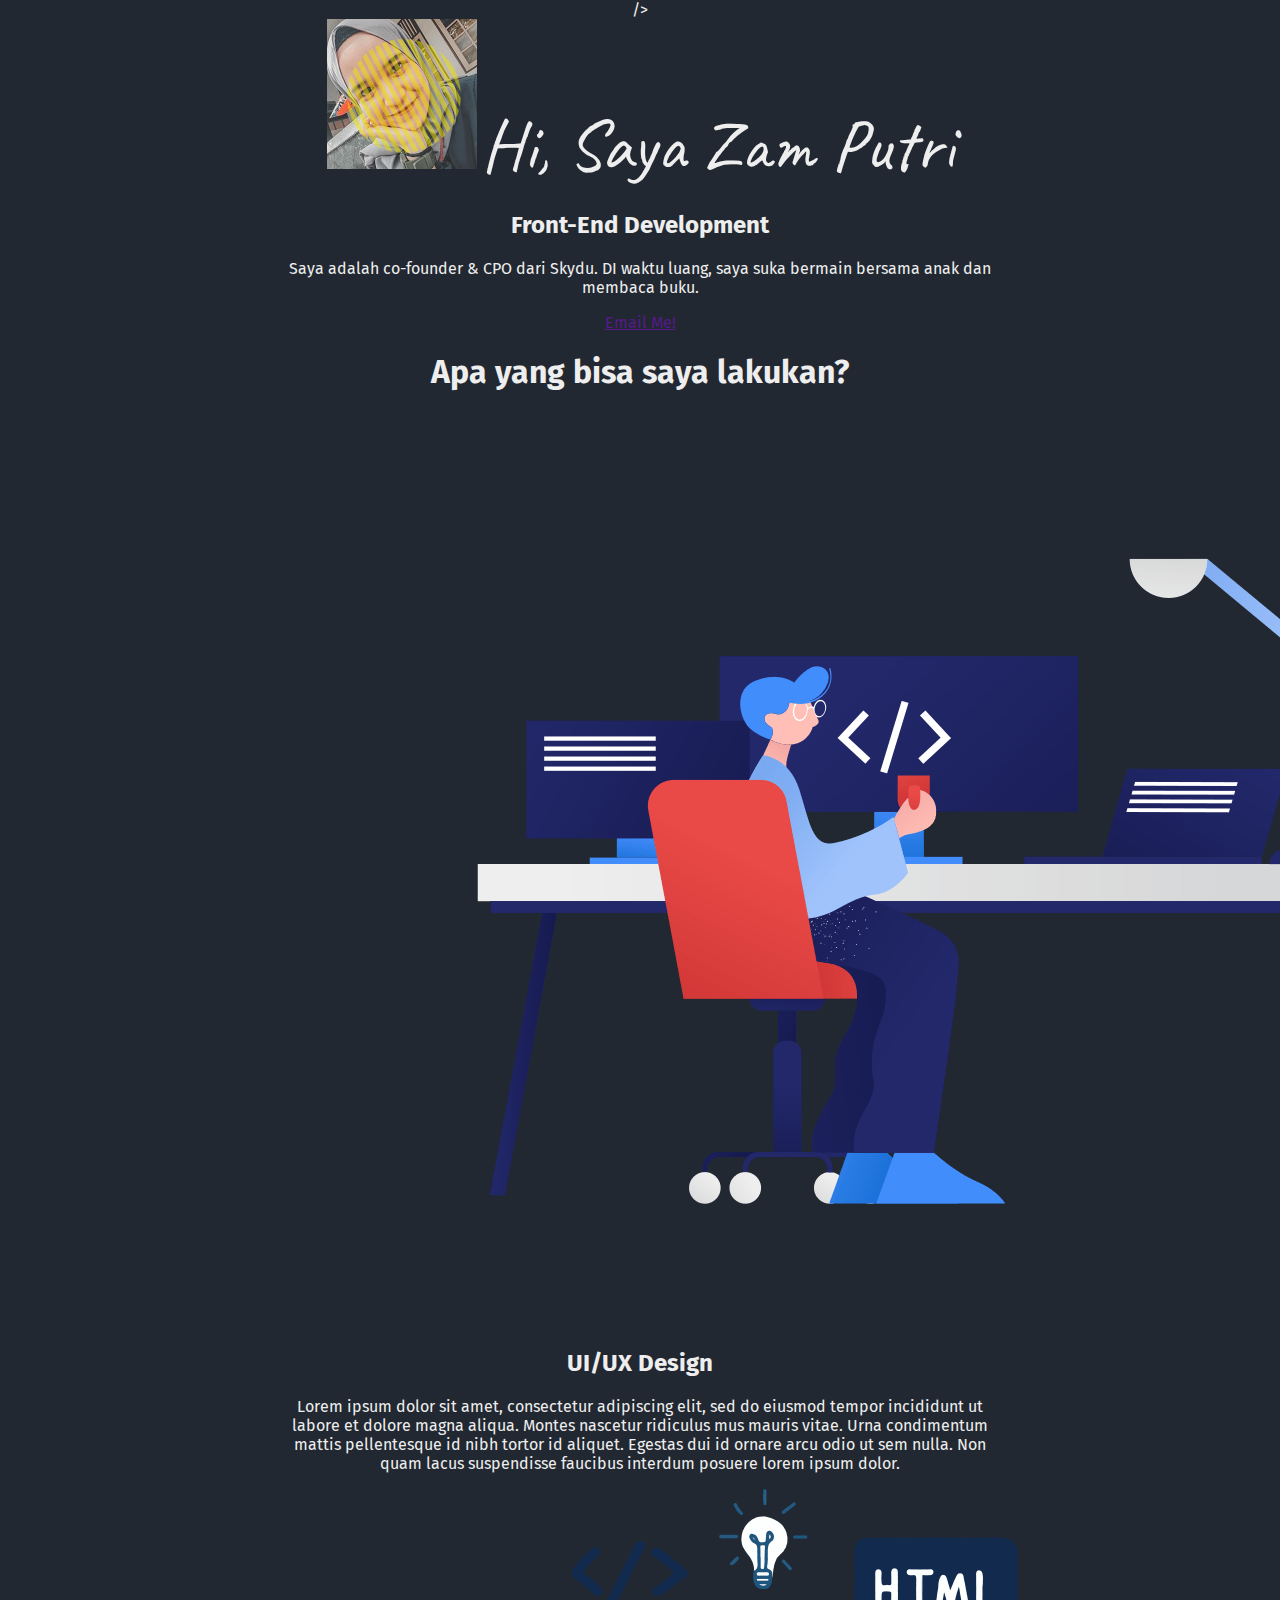
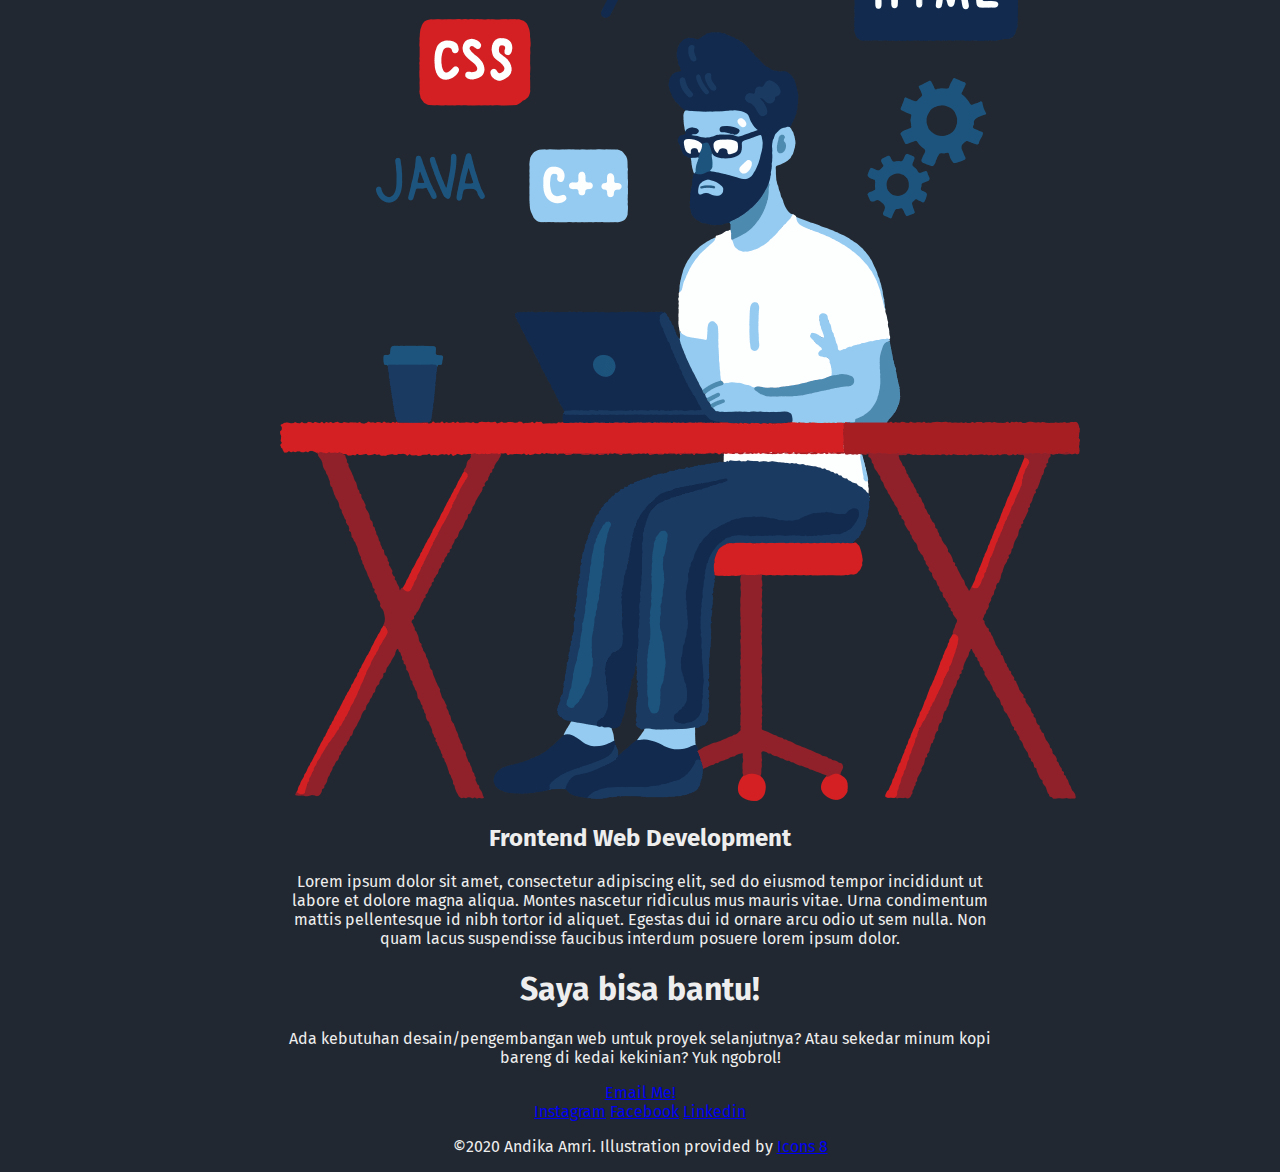
==== css website personal/index.html @ 21d236eb "commit" ====
<!DOCTYPE html>
<html lang="en">
<head>
    <meta charset="UTF-8">
    <meta name="viewport" content="width=device-width, initial-scale=1.0">
    <title>Rochim Zam</title>
    <link rel="stylesheet" href="css/style.css"/>
    <link rel="shortcut icon" href="favicon.ico" type="image/x-icon">
    <link 
    href="https://fonts.googleapis.com/css2?family=Caveat&family=Fira+Sans&display=swap" 
    rel="stylesheet">
    />
</head>
<body>
    <div class="wrapper">
    <div class="section">
        <img id="attribute" src="attribute.png" alt="Attribute-png">
        <img class="Foto Zam" src="Zam.jpg" alt="foto zam">
        <span class="title">Hi, Saya Zam Putri</span>
        <h2>Front-End Development</h2>
        <p>Saya adalah co-founder & CPO dari Skydu. DI waktu luang, saya suka bermain bersama anak dan membaca buku.</p>
    <a href="">Email Me!</a>
    </div>
    <div class="section">
        <h1>Apa yang bisa saya lakukan?</h1>
        <div class="skill-row">
          <img class="work" src="clip2.png" alt="" />
          <h2>UI/UX Design</h2>
          <p>
            Lorem ipsum dolor sit amet, consectetur adipiscing elit, sed do eiusmod tempor incididunt ut labore et dolore magna aliqua. Montes nascetur ridiculus mus mauris vitae. Urna condimentum mattis pellentesque id nibh tortor id aliquet. Egestas dui id ornare arcu odio ut sem nulla. Non quam lacus suspendisse faucibus interdum posuere lorem ipsum dolor.
          </p>
      
        </div>
        <div class="skill-row">
          <img class="web skill-2" src="clip 3.png" alt="" />
          <h2>Frontend Web Development</h2>
          <p>
            Lorem ipsum dolor sit amet, consectetur adipiscing elit, sed do eiusmod tempor incididunt ut labore et dolore magna aliqua. Montes nascetur ridiculus mus mauris vitae. Urna condimentum mattis pellentesque id nibh tortor id aliquet. Egestas dui id ornare arcu odio ut sem nulla. Non quam lacus suspendisse faucibus interdum posuere lorem ipsum dolor.
          </p>
        </div>
      </div>
    
      <div class="section">
        <h1>Saya bisa bantu!</h1>
        <p class="cta-text">
          Ada kebutuhan desain/pengembangan web untuk proyek selanjutnya? Atau
          sekedar minum kopi bareng di kedai kekinian? Yuk ngobrol!
        </p>
        <a class="btn" href="mailto:youremail@gmail.com">Email Me!</a>
      </div>
    </div> <!-- akhir dari div wrapper -->
    
    <div class="footer">
      <a class="social-links" href="www.instagram.com">Instagram</a>
      <a class="social-links" href="www.facebook.com">Facebook</a>
      <a class="social-links" href="www.linkedin.com">Linkedin</a>
      <p class="footer-text">
        &#169;2020 Andika Amri. Illustration provided by
        <a href="https://icons8.com/">Icons 8</a>
      </p>
    </div>   
</body>
</html>
---- css website personal/css/style.css ----
body {
    margin: 0px;
    background-color: #222831;
    color: #eeeeee;
    text-align: center;
    font-family:"Fira Sans", sans-serif;
}

.wrapper {
    width: 720px;
    margin: 0 auto;
}

.title {
    font-size: 4.5rem;
    font-family: "caveat", cursive;
}
#attribute {
    position: absolute;
}
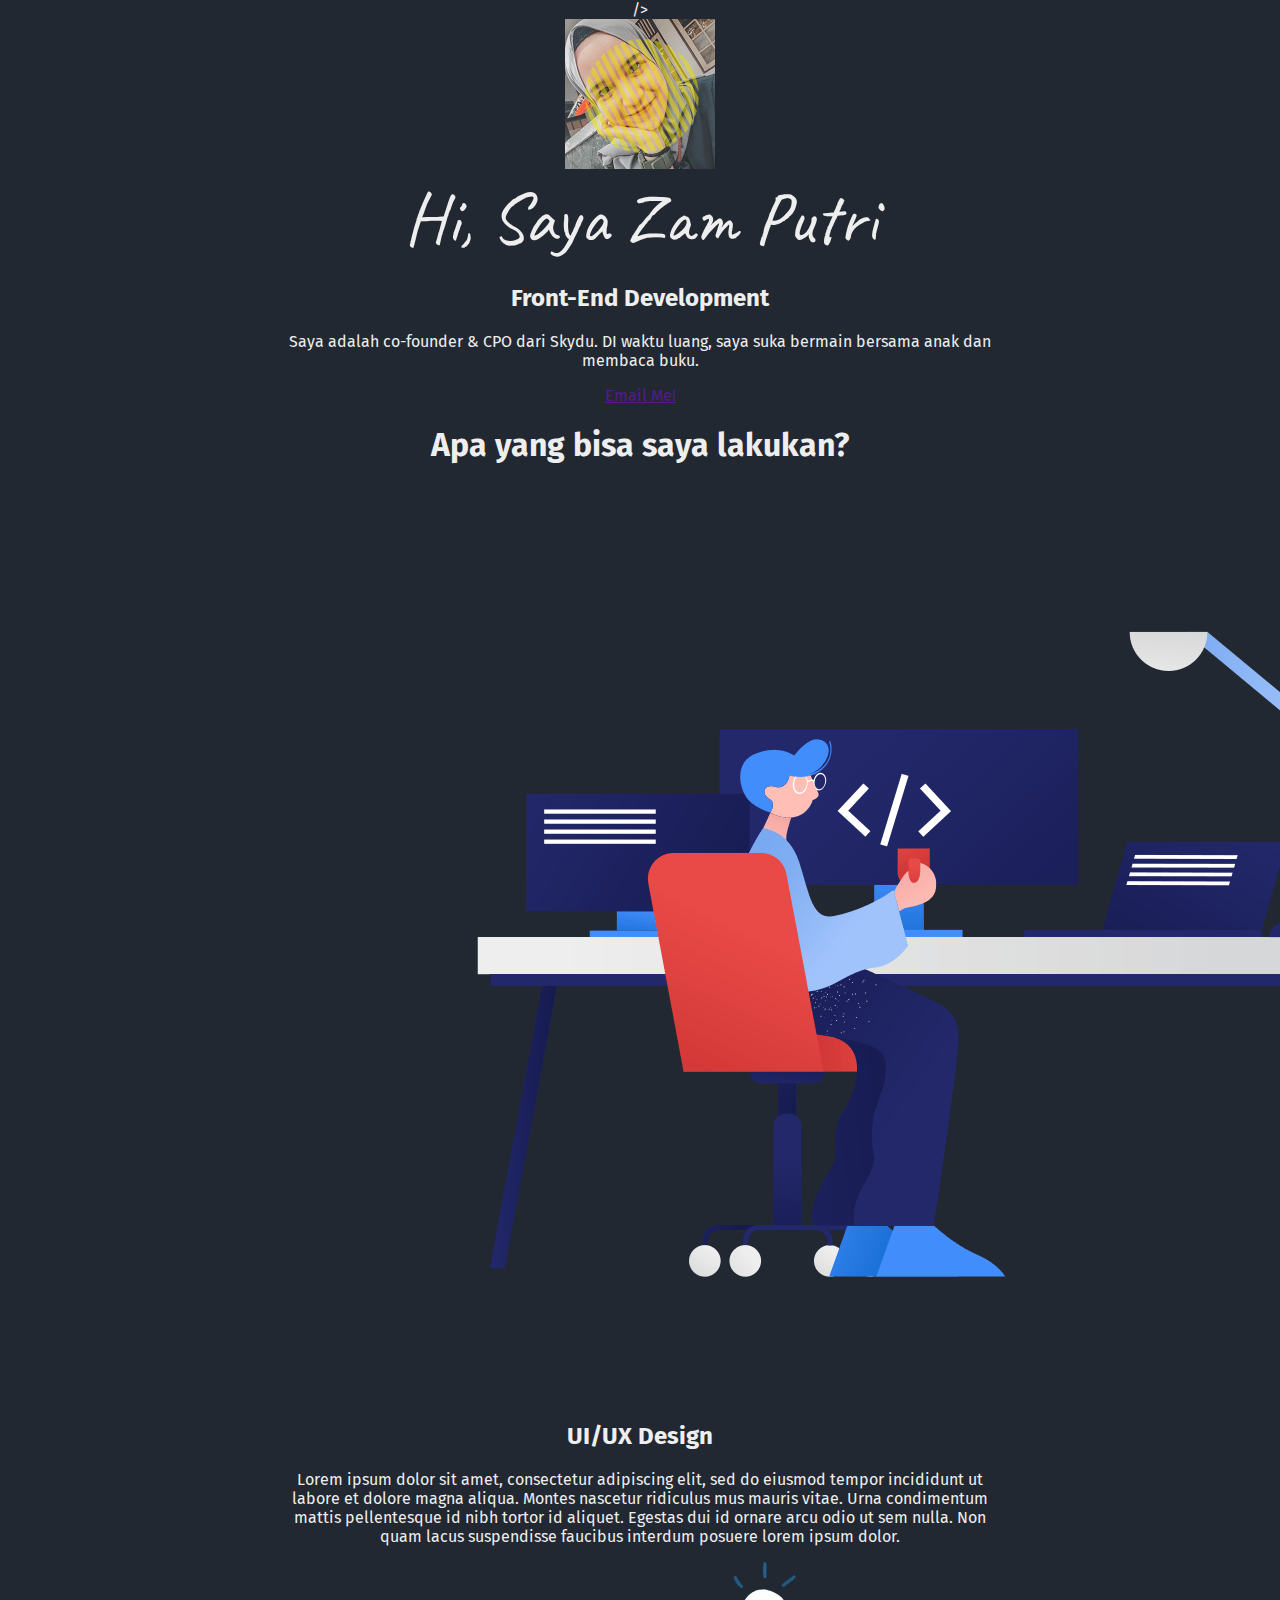
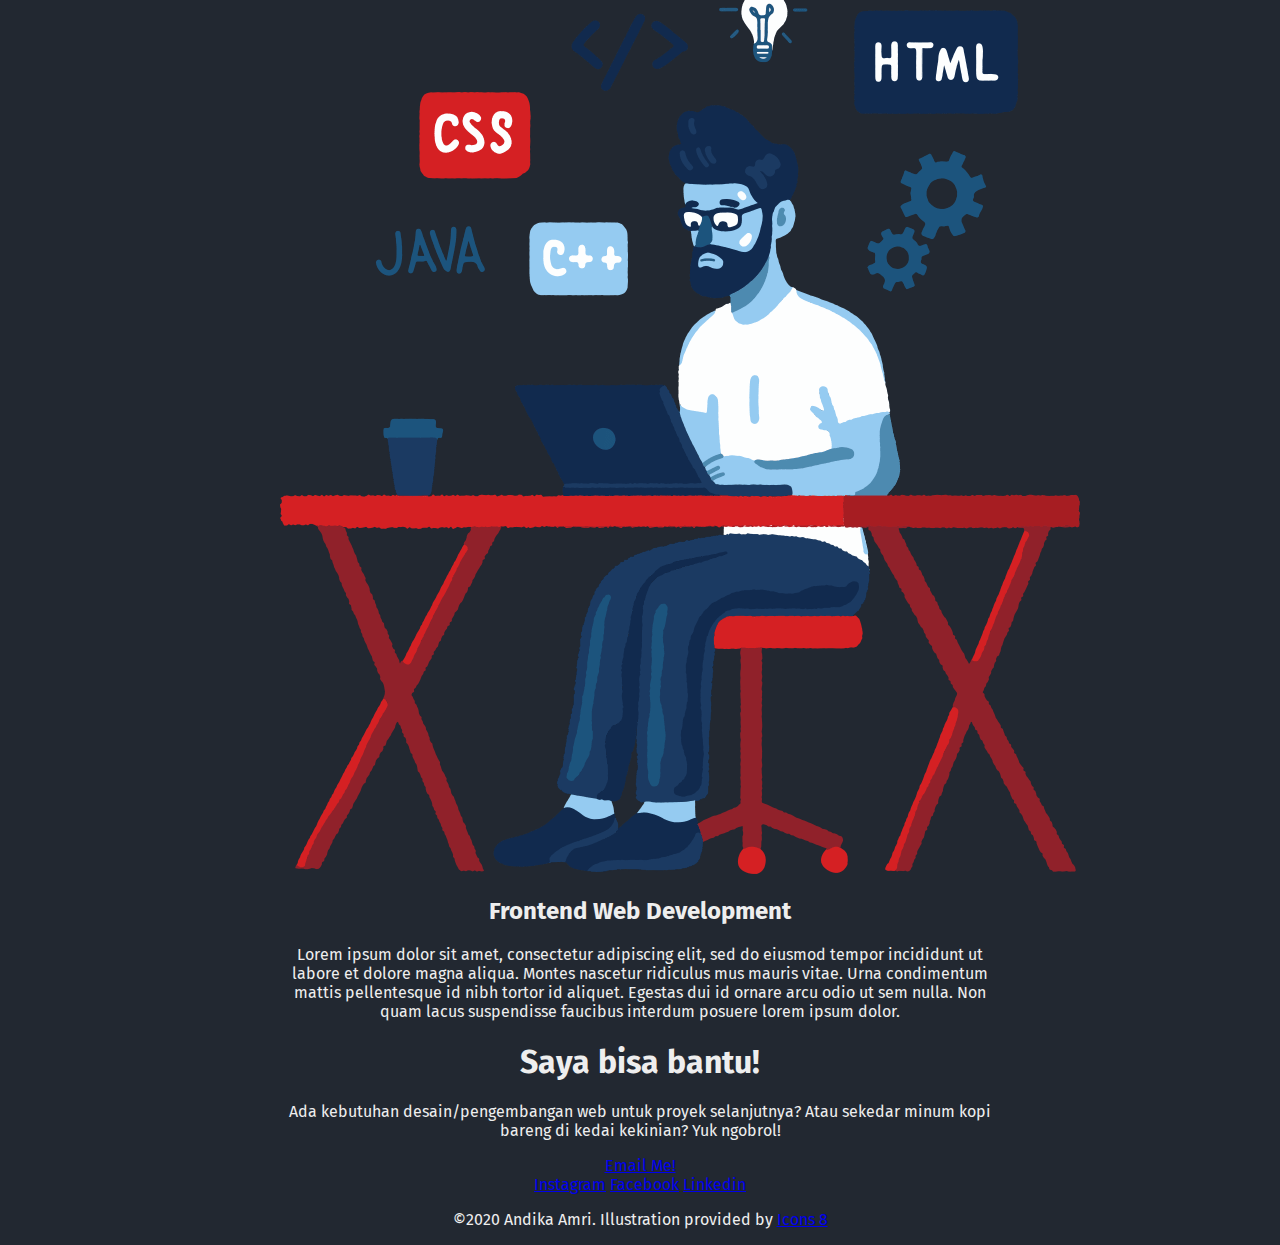
==== commit bc7ad487: "commit" ====
--- a/css website personal/index.html
+++ b/css website personal/index.html
@@ -16,7 +16,9 @@
     <div class="section">
         <img id="attribute" src="attribute.png" alt="Attribute-png">
         <img class="Foto Zam" src="Zam.jpg" alt="foto zam">
-        <span class="title">Hi, Saya Zam Putri</span>
+        <div class="intro">
+          <span class="title">Hi, Saya Zam Putri</span>
+       
         <h2>Front-End Development</h2>
         <p>Saya adalah co-founder & CPO dari Skydu. DI waktu luang, saya suka bermain bersama anak dan membaca buku.</p>
     <a href="">Email Me!</a>
--- a/css website personal/css/style.css
+++ b/css website personal/css/style.css
@@ -14,7 +14,11 @@
 .title {
     font-size: 4.5rem;
     font-family: "caveat", cursive;
+    display: block;
 }
+
 #attribute {
     position: absolute;
 }
+
+
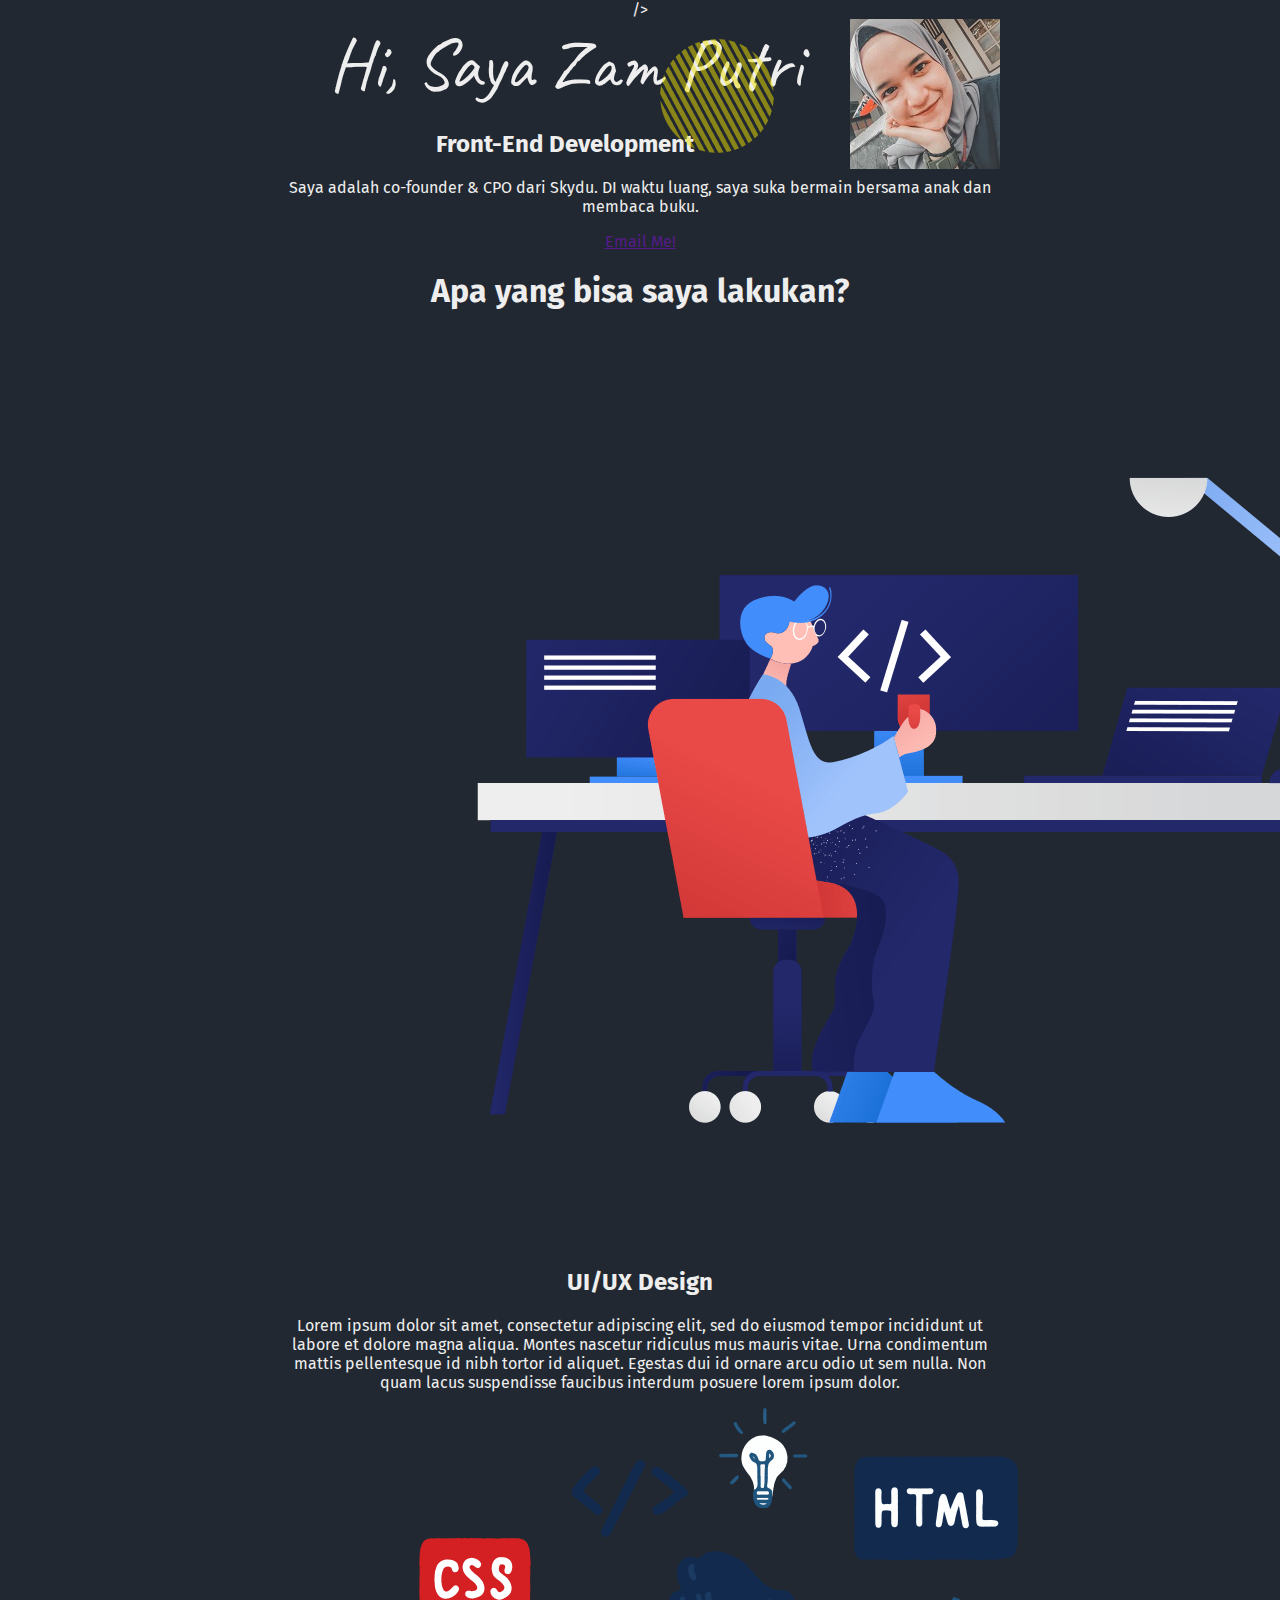
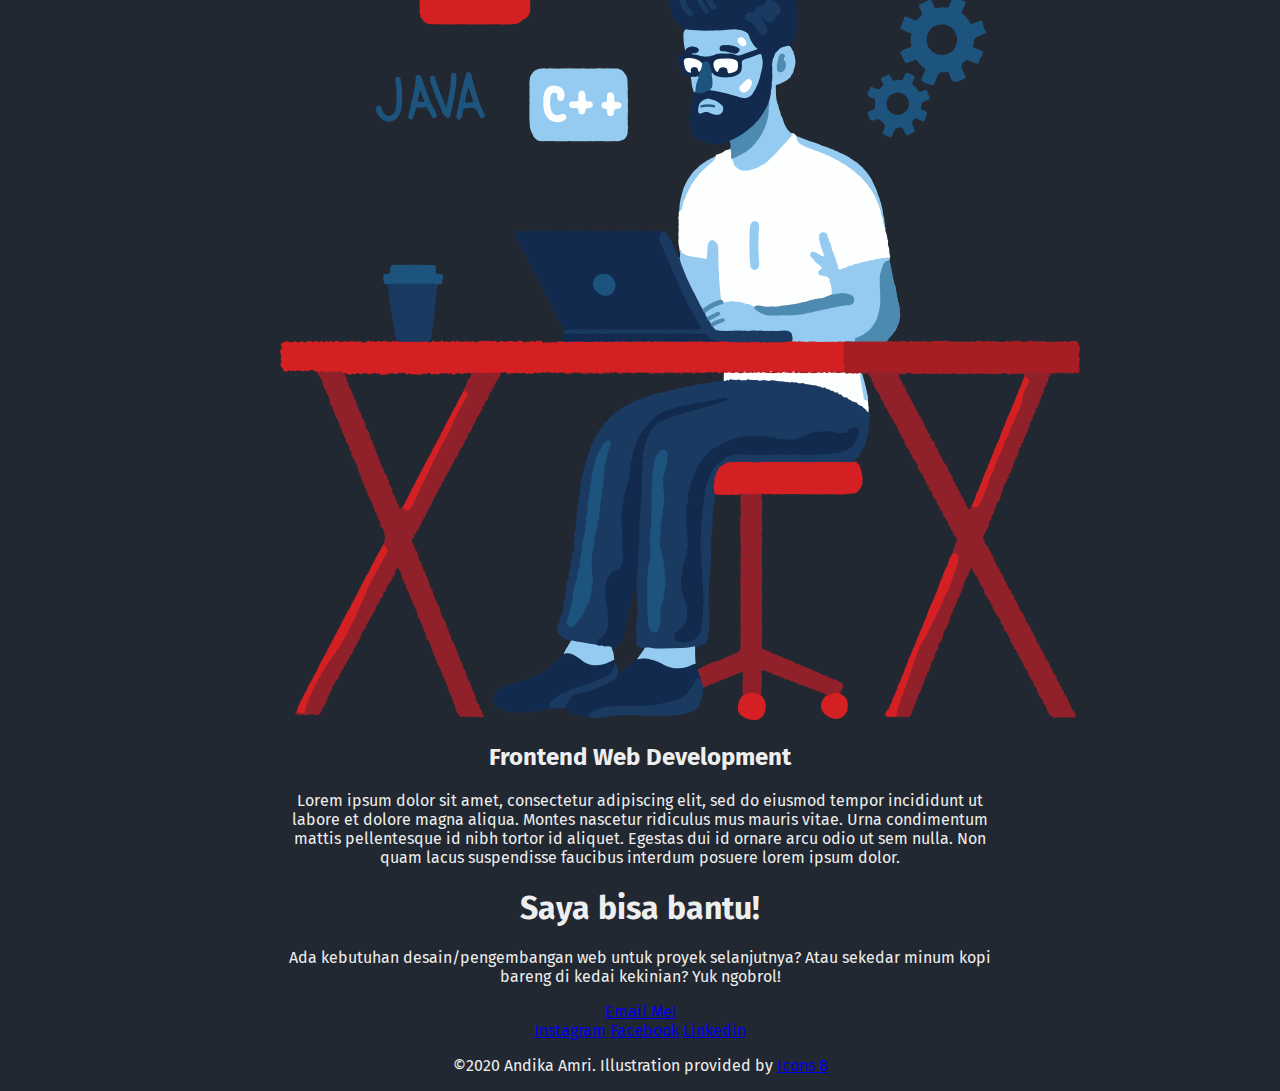
==== commit ba426198: "commit" ====
--- a/css website personal/index.html
+++ b/css website personal/index.html
@@ -15,7 +15,7 @@
     <div class="wrapper">
     <div class="section">
         <img id="attribute" src="attribute.png" alt="Attribute-png">
-        <img class="Foto Zam" src="Zam.jpg" alt="foto zam">
+        <img class="foto-zam" src="Zam.jpg" alt="foto zam">
         <div class="intro">
           <span class="title">Hi, Saya Zam Putri</span>
        
--- a/css website personal/css/style.css
+++ b/css website personal/css/style.css
@@ -11,6 +11,9 @@
     margin: 0 auto;
 }
 
+.foto-zam {
+float: right;
+}
 .title {
     font-size: 4.5rem;
     font-family: "caveat", cursive;
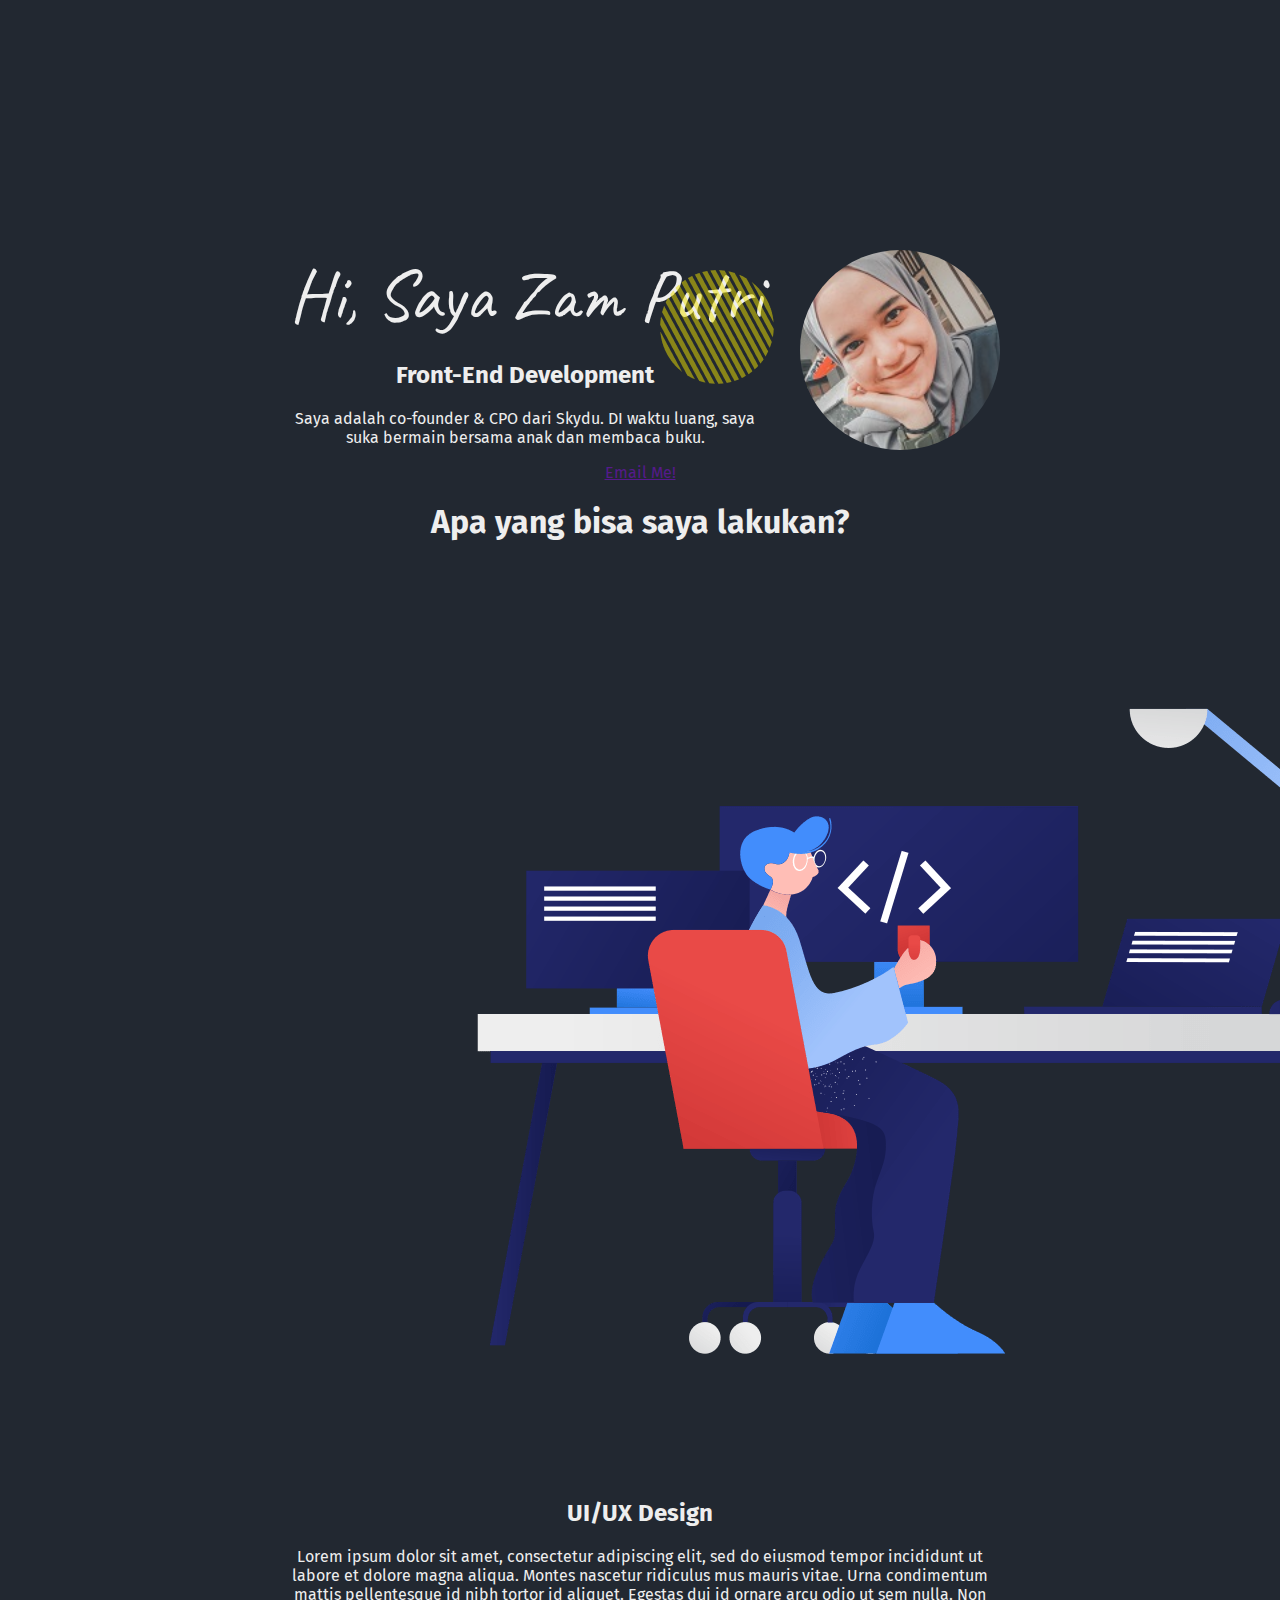
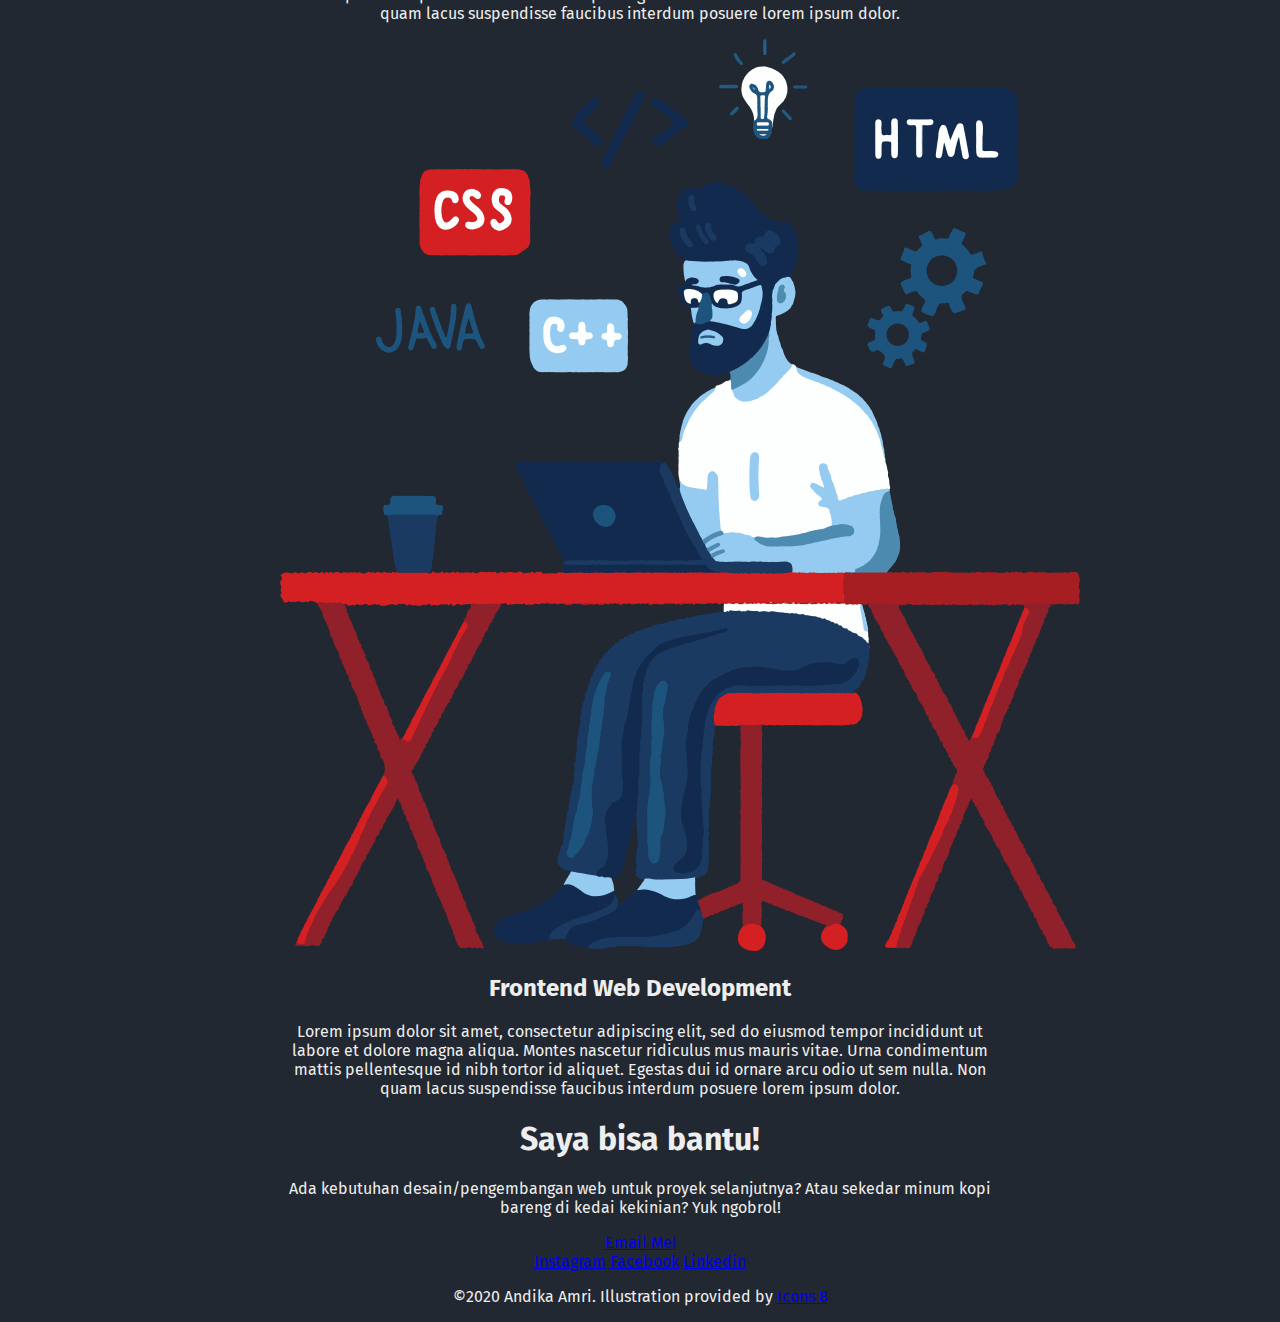
==== commit 047f007e: "commit" ====
--- a/css website personal/index.html
+++ b/css website personal/index.html
@@ -9,7 +9,6 @@
     <link 
     href="https://fonts.googleapis.com/css2?family=Caveat&family=Fira+Sans&display=swap" 
     rel="stylesheet">
-    />
 </head>
 <body>
     <div class="wrapper">
--- a/css website personal/css/style.css
+++ b/css website personal/css/style.css
@@ -8,11 +8,16 @@
 
 .wrapper {
     width: 720px;
+    padding-top: 250px;
     margin: 0 auto;
 }
 
 .foto-zam {
-float: right;
+    width: 200px;
+    height: 200px;
+    float: right;
+    border-radius: 100%;
+    margin-left: 30px;
 }
 .title {
     font-size: 4.5rem;
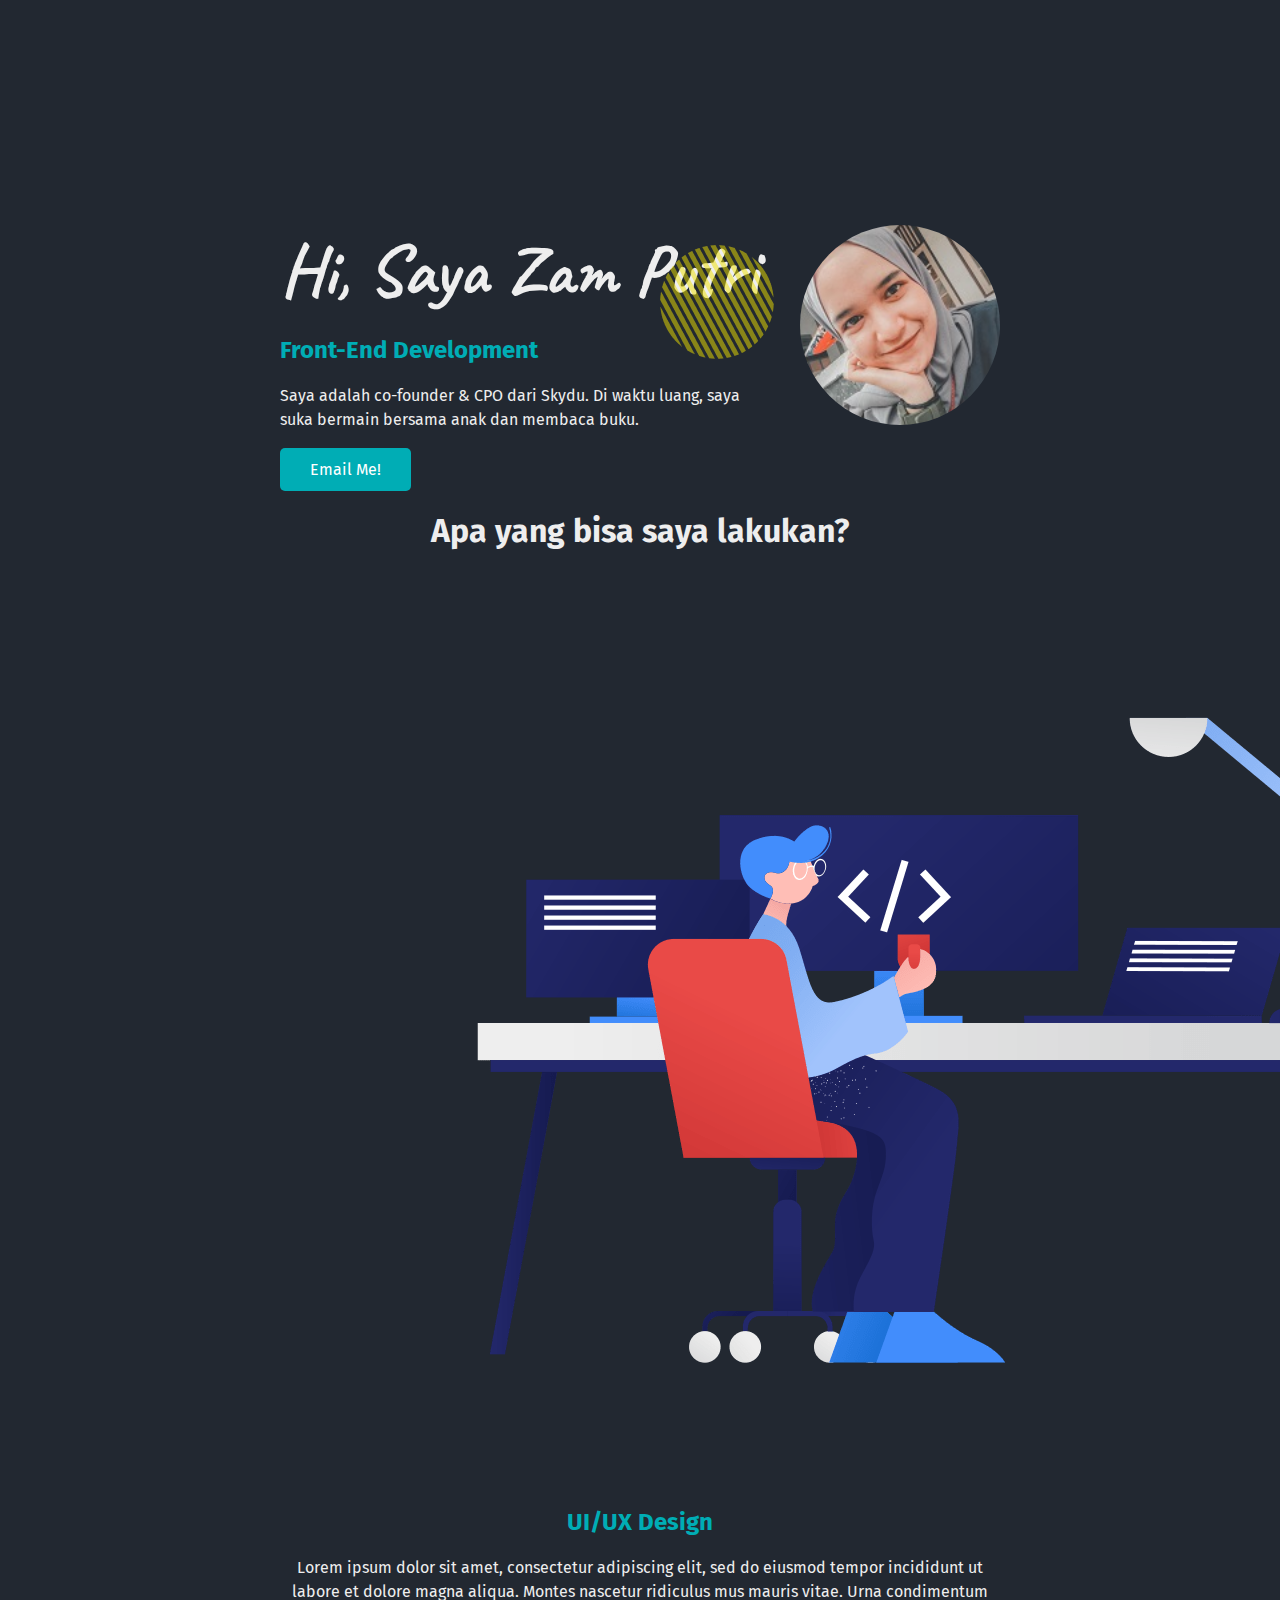
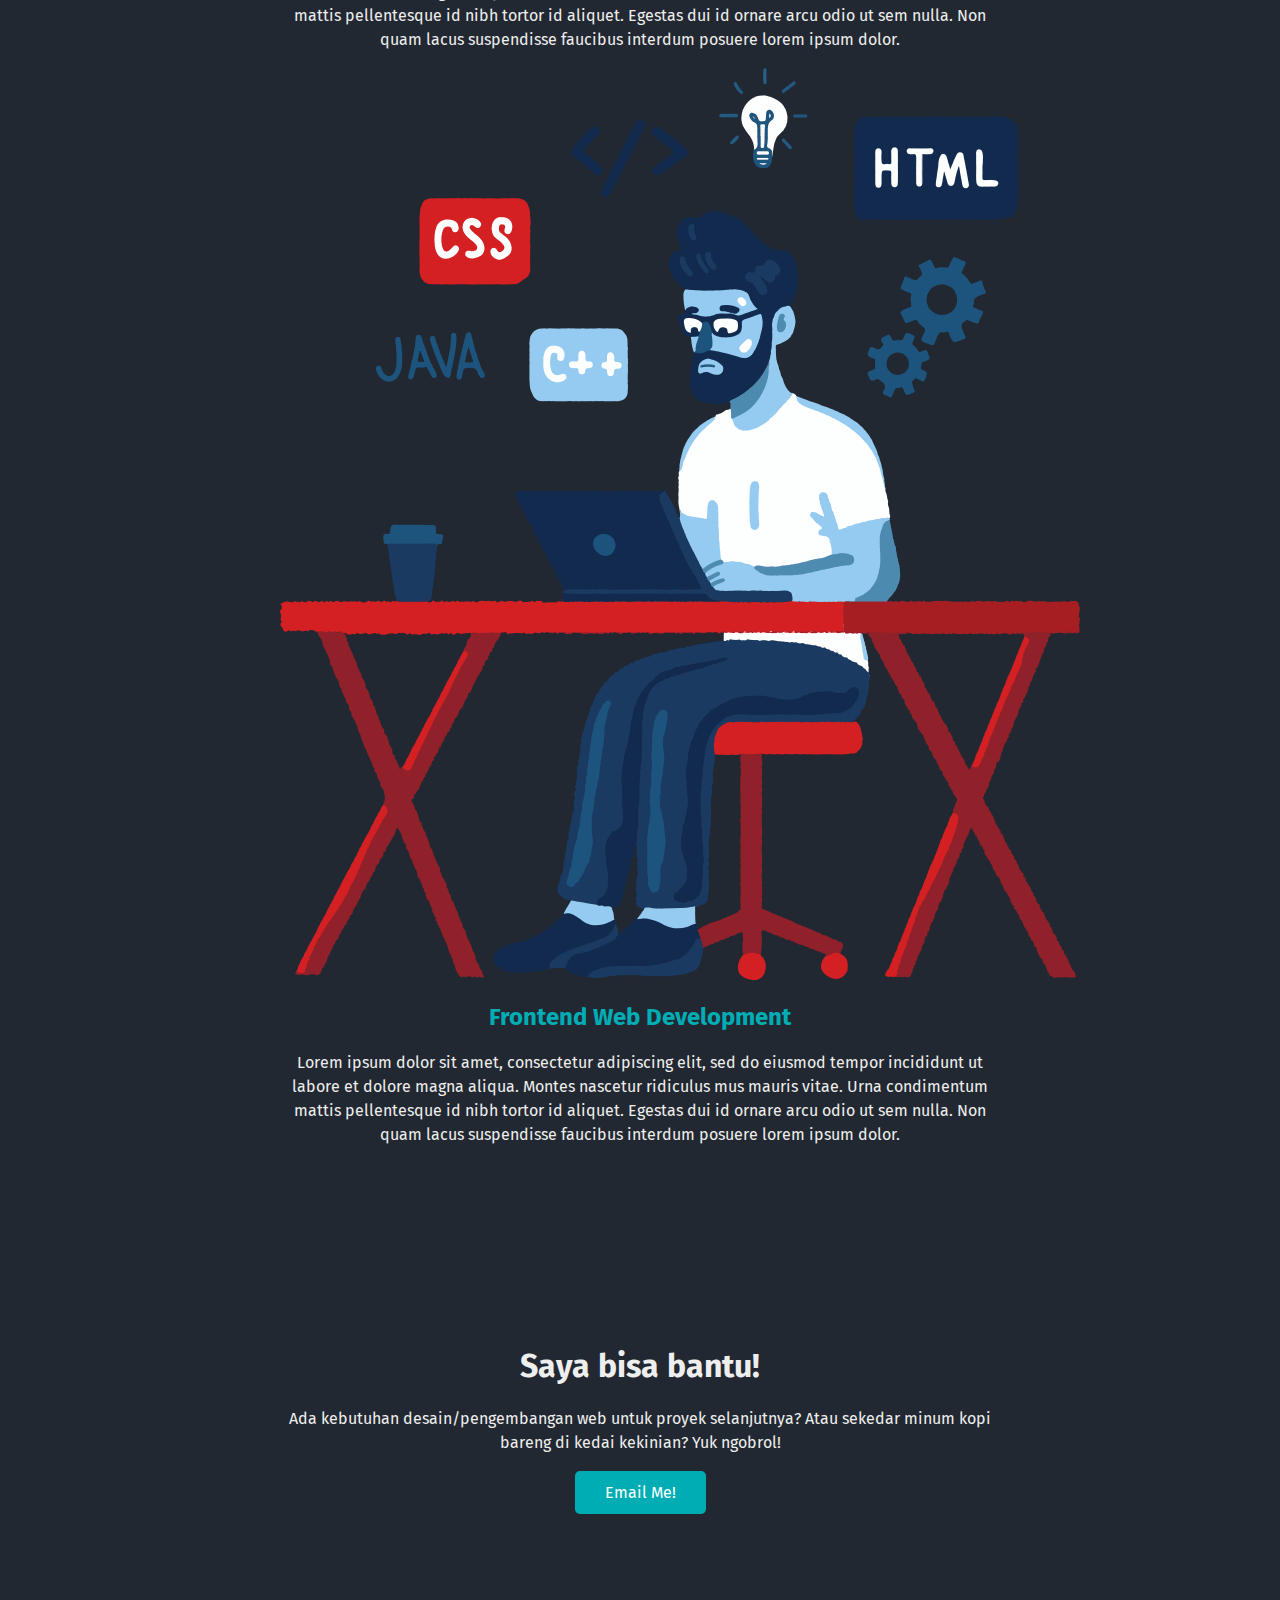
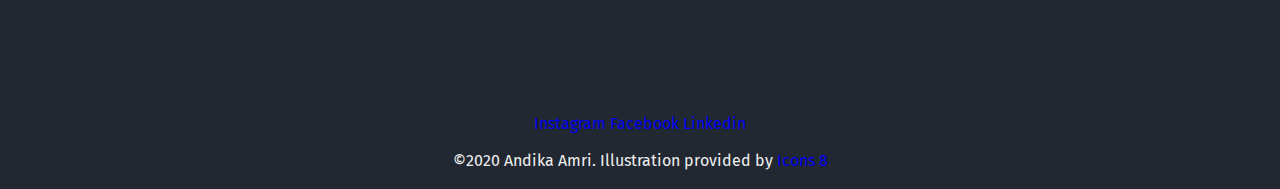
==== commit c8c4e2ff: "commit" ====
--- a/css website personal/index.html
+++ b/css website personal/index.html
@@ -19,9 +19,11 @@
           <span class="title">Hi, Saya Zam Putri</span>
        
         <h2>Front-End Development</h2>
-        <p>Saya adalah co-founder & CPO dari Skydu. DI waktu luang, saya suka bermain bersama anak dan membaca buku.</p>
-    <a href="">Email Me!</a>
+        <p>Saya adalah co-founder & CPO dari Skydu. Di waktu luang, 
+          saya suka bermain bersama anak dan membaca buku.</p>
+        <a class="btn" href="mailto:ptrizmx@gmail.com">Email Me!</a>
     </div>
+
     <div class="section">
         <h1>Apa yang bisa saya lakukan?</h1>
         <div class="skill-row">
@@ -30,7 +32,7 @@
           <p>
             Lorem ipsum dolor sit amet, consectetur adipiscing elit, sed do eiusmod tempor incididunt ut labore et dolore magna aliqua. Montes nascetur ridiculus mus mauris vitae. Urna condimentum mattis pellentesque id nibh tortor id aliquet. Egestas dui id ornare arcu odio ut sem nulla. Non quam lacus suspendisse faucibus interdum posuere lorem ipsum dolor.
           </p>
-      
+
         </div>
         <div class="skill-row">
           <img class="web skill-2" src="clip 3.png" alt="" />
--- a/css website personal/css/style.css
+++ b/css website personal/css/style.css
@@ -6,10 +6,33 @@
     font-family:"Fira Sans", sans-serif;
 }
 
+h2 {
+    color: #00adb5;
+}
+
+p {
+    line-height: 1.5
+    ;
+}
+
+a { 
+    text-decoration: none;
+}
+
 .wrapper {
     width: 720px;
-    padding-top: 250px;
+    padding-top: 225px;
     margin: 0 auto;
+}
+
+.section {
+    margin-bottom: 200px;
+}
+
+/* SECTION PERTAMA*/
+
+.intro {
+    text-align: left;
 }
 
 .foto-zam {
@@ -19,10 +42,19 @@
     border-radius: 100%;
     margin-left: 30px;
 }
+
+.btn{
+    background-color: #00adb5;
+    color: white;
+    padding: 12px 30px;
+    border-radius: 5px;
+    display: inline-block;
+}
 .title {
     font-size: 4.5rem;
     font-family: "caveat", cursive;
     display: block;
+    font-weight: bold;
 }
 
 #attribute {
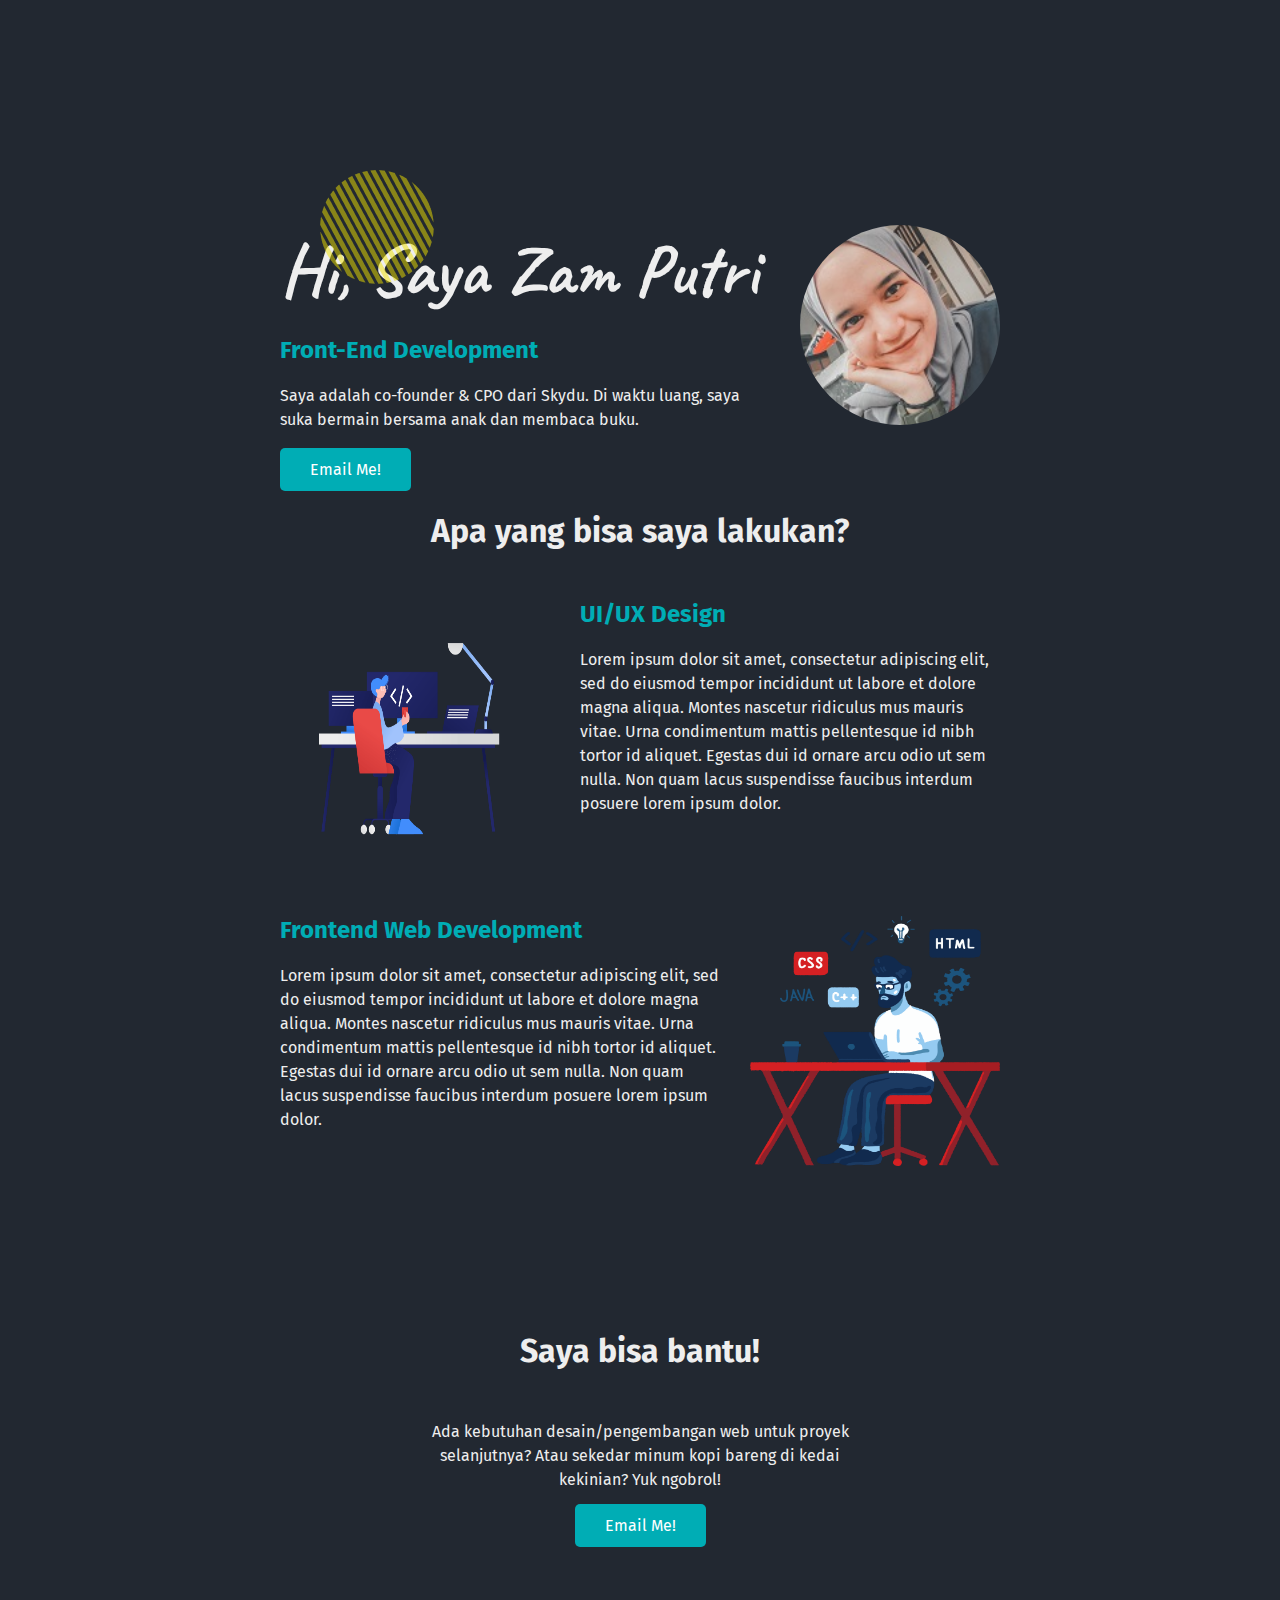
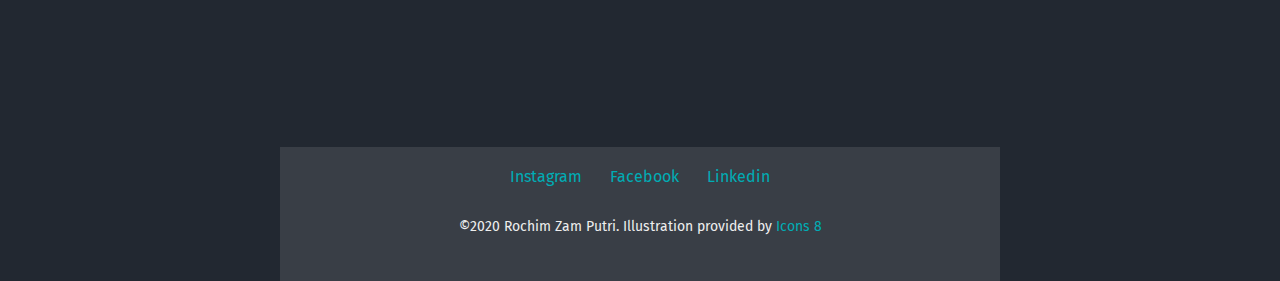
==== commit 854d4caa: "commit" ====
--- a/css website personal/index.html
+++ b/css website personal/index.html
@@ -35,7 +35,7 @@
 
         </div>
         <div class="skill-row">
-          <img class="web skill-2" src="clip 3.png" alt="" />
+          <img class="skill2" src="clip 3.png" alt="" />
           <h2>Frontend Web Development</h2>
           <p>
             Lorem ipsum dolor sit amet, consectetur adipiscing elit, sed do eiusmod tempor incididunt ut labore et dolore magna aliqua. Montes nascetur ridiculus mus mauris vitae. Urna condimentum mattis pellentesque id nibh tortor id aliquet. Egestas dui id ornare arcu odio ut sem nulla. Non quam lacus suspendisse faucibus interdum posuere lorem ipsum dolor.
@@ -49,16 +49,17 @@
           Ada kebutuhan desain/pengembangan web untuk proyek selanjutnya? Atau
           sekedar minum kopi bareng di kedai kekinian? Yuk ngobrol!
         </p>
-        <a class="btn" href="mailto:youremail@gmail.com">Email Me!</a>
+        <a class="btn" href="mailto:ptrizmx@gmail.com.com">Email Me!</a>
       </div>
     </div> <!-- akhir dari div wrapper -->
     
     <div class="footer">
-      <a class="social-links" href="www.instagram.com">Instagram</a>
-      <a class="social-links" href="www.facebook.com">Facebook</a>
-      <a class="social-links" href="www.linkedin.com">Linkedin</a>
+      <a class="social-links" href="https://www.instagram.com/puufaaa">Instagram</a>
+      <a class="social-links" href="https://www.facebook.com/RochimZamPutri">Facebook</a>
+      <a class="social-links" href="https://www.linkedin.com/in/rochim-zam-putri-2402a9106">Linkedin</a>
+      
       <p class="footer-text">
-        &#169;2020 Andika Amri. Illustration provided by
+        &#169;2020 Rochim Zam Putri. Illustration provided by
         <a href="https://icons8.com/">Icons 8</a>
       </p>
     </div>   
--- a/css website personal/css/style.css
+++ b/css website personal/css/style.css
@@ -4,6 +4,10 @@
     color: #eeeeee;
     text-align: center;
     font-family:"Fira Sans", sans-serif;
+}
+
+h1 {
+    margin-bottom: 50px;
 }
 
 h2 {
@@ -16,7 +20,12 @@
 }
 
 a { 
+    color: #00adb5;
     text-decoration: none;
+}
+
+a:hover {
+    color: white;
 }
 
 .wrapper {
@@ -29,7 +38,7 @@
     margin-bottom: 200px;
 }
 
-/* SECTION PERTAMA*/
+/*SECTION PERTAMA*/
 
 .intro {
     text-align: left;
@@ -52,13 +61,60 @@
 }
 .title {
     font-size: 4.5rem;
+    font-weight: bold;
     font-family: "caveat", cursive;
     display: block;
-    font-weight: bold;
+}
+
+/*SECTION KEDUA*/
+
+.skill-row {
+    text-align: left;
+    margin-bottom: 100px;
+}
+
+.work {
+    width: 270px;
+    height: 270px;
+    float: left;
+    margin-right: 30px;
+}
+
+.skill2 {
+    width: 250px;
+    height: 250px;
+    float: right;
+    margin-left: 30px;
+}
+
+/*SECTION KETIGA*/
+
+.cta-text {
+    width: 60%;
+    margin: 0 auto 12px auto
+}
+
+/*FOOTER*/
+
+.footer {
+    background-color:#393e46;
+    padding: 20px 0 30px
+}
+
+.social-links {
+    margin: 0 12px 20px;
+    
+}
+
+.footer-text {
+    font-size: 14px;
+    margin-top: 30px;
 }
 
 #attribute {
     position: absolute;
+    left: 300px;
+    top: 150px;
 }
 
 
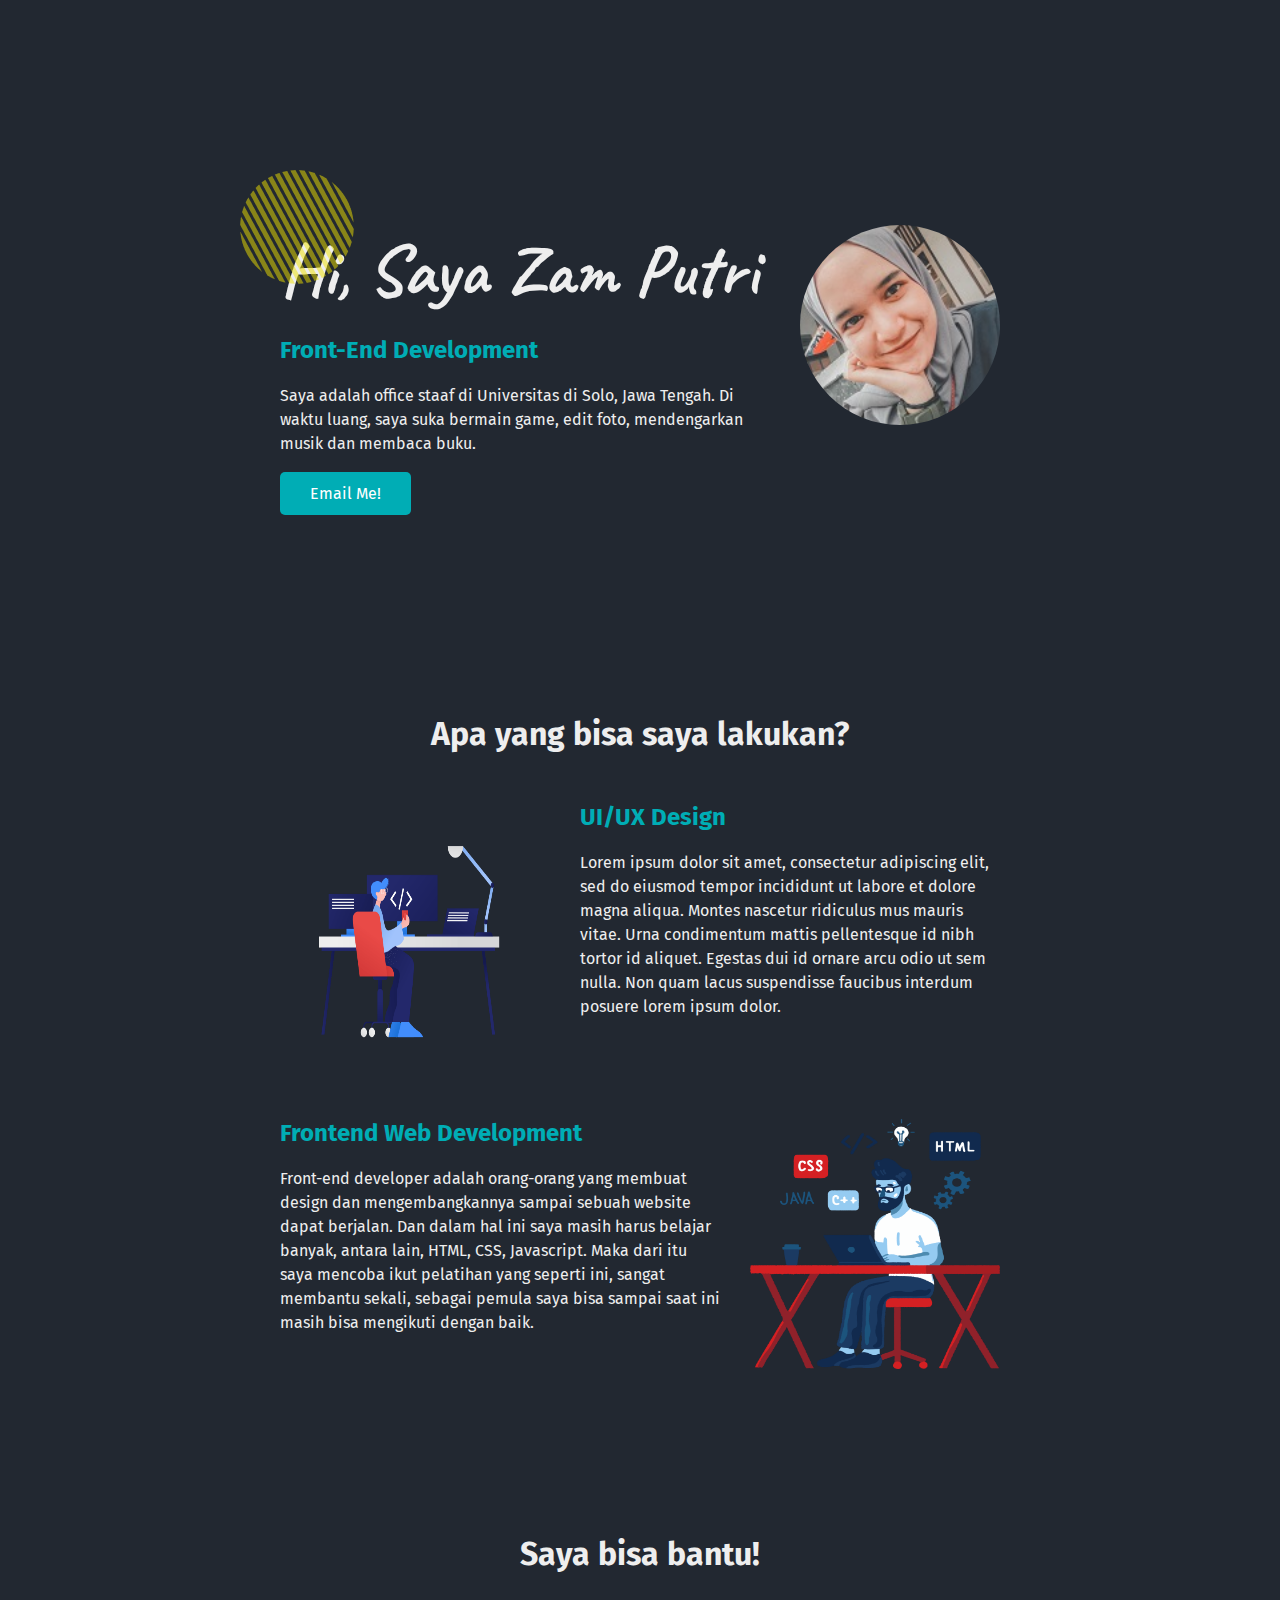
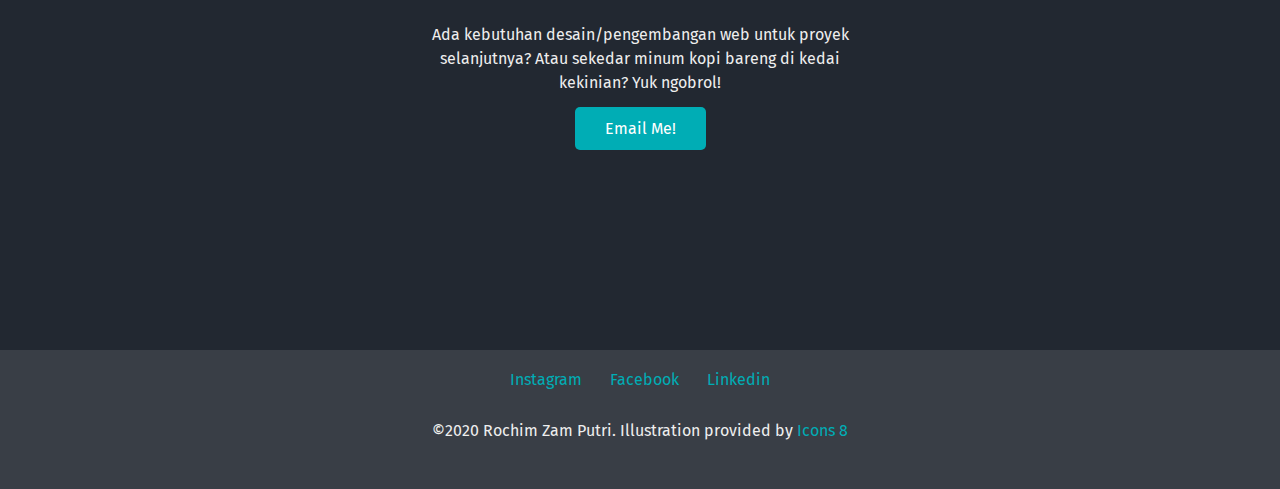
==== commit 938472b8: "commit" ====
--- a/css website personal/index.html
+++ b/css website personal/index.html
@@ -19,10 +19,11 @@
           <span class="title">Hi, Saya Zam Putri</span>
        
         <h2>Front-End Development</h2>
-        <p>Saya adalah co-founder & CPO dari Skydu. Di waktu luang, 
-          saya suka bermain bersama anak dan membaca buku.</p>
+        <p>Saya adalah office staaf di Universitas di Solo, Jawa Tengah. Di waktu luang, 
+          saya suka bermain game, edit foto, mendengarkan musik dan membaca buku.</p>
         <a class="btn" href="mailto:ptrizmx@gmail.com">Email Me!</a>
     </div>
+  </div>
 
     <div class="section">
         <h1>Apa yang bisa saya lakukan?</h1>
@@ -38,7 +39,7 @@
           <img class="skill2" src="clip 3.png" alt="" />
           <h2>Frontend Web Development</h2>
           <p>
-            Lorem ipsum dolor sit amet, consectetur adipiscing elit, sed do eiusmod tempor incididunt ut labore et dolore magna aliqua. Montes nascetur ridiculus mus mauris vitae. Urna condimentum mattis pellentesque id nibh tortor id aliquet. Egestas dui id ornare arcu odio ut sem nulla. Non quam lacus suspendisse faucibus interdum posuere lorem ipsum dolor.
+            Front-end developer adalah orang-orang yang membuat design dan mengembangkannya sampai sebuah website dapat berjalan. Dan dalam hal ini saya masih harus belajar banyak, antara lain, HTML, CSS, Javascript. Maka dari itu saya mencoba ikut pelatihan yang seperti ini, sangat membantu sekali, sebagai pemula saya bisa sampai saat ini masih bisa mengikuti dengan baik. 
           </p>
         </div>
       </div>
--- a/css website personal/css/style.css
+++ b/css website personal/css/style.css
@@ -107,13 +107,14 @@
 }
 
 .footer-text {
+    color: #eeeeee
     font-size: 14px;
     margin-top: 30px;
 }
 
 #attribute {
     position: absolute;
-    left: 300px;
+    left: 220px;
     top: 150px;
 }
 
